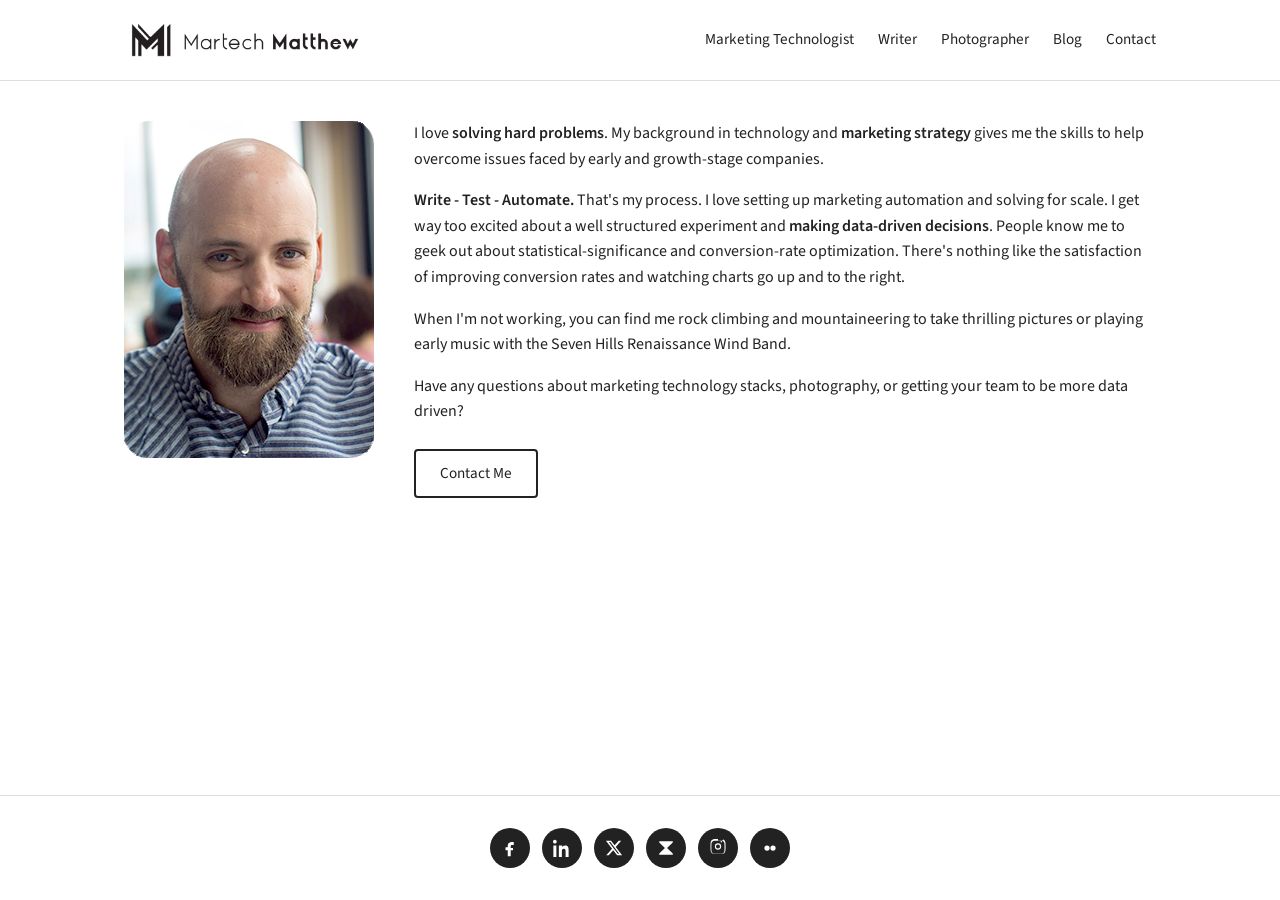
==== index.html @ ce7a3613 "Rebuild martechmatthew.com as a static GitHub Pages site. Recreates the archived Squarespace site wi" ====
<!DOCTYPE html>
<html lang="en-US">
<head>
  <meta charset="utf-8">
  <meta name="viewport" content="width=device-width, initial-scale=1">
  <title>Matthew Stein | Marketing Technologist in Boston</title>
  <meta name="description" content="I love to solve hard problems. My background in technology and marketing strategy gives me the skills to help overcome issues faced by early and growth-stage companies.">
  <meta property="og:site_name" content="Matthew Stein">
  <meta property="og:title" content="Matthew Stein | Marketing Technologist in Boston">
  <meta property="og:type" content="website">
  <meta property="og:description" content="I love to solve hard problems. My background in technology and marketing strategy gives me the skills to help overcome issues faced by early and growth-stage companies.">
  <meta property="og:image" content="/assets/images/logo.png">
  <link rel="icon" type="image/png" href="/assets/images/logo.png">
  <link rel="preconnect" href="https://fonts.googleapis.com">
  <link rel="preconnect" href="https://fonts.gstatic.com" crossorigin>
  <link href="https://fonts.googleapis.com/css2?family=Source+Sans+3:ital,wght@0,400;0,600;1,400&display=swap" rel="stylesheet">
  <link rel="stylesheet" href="/assets/css/style.css">
</head>
<body>
  <div class="site-wrapper">
    <header class="site-header">
      <div class="container site-header__inner">
        <a href="/" class="site-logo" aria-label="Matthew Stein home">
          <img src="/assets/images/logo.png" alt="Matthew Stein">
        </a>
        <button class="nav-toggle" aria-expanded="false" aria-controls="site-nav">Menu</button>
        <nav class="site-nav" id="site-nav" aria-label="Main navigation">
          <ul>
            <li><a href="/marketing-technologist/">Marketing Technologist</a></li>
            <li><a href="https://medium.com/@chefmattrock" target="_blank" rel="noopener">Writer</a></li>
            <li><a href="http://www.matthewsteinphotography.com/" target="_blank" rel="noopener">Photographer</a></li>
            <li><a href="/blog/">Blog</a></li>
            <li><a href="/contact/">Contact</a></li>
          </ul>
        </nav>
      </div>
    </header>

    <main>
      <div class="container">
        <div class="hero">
          <div class="hero__photo">
            <img src="/assets/images/headshot.png" alt="Matthew Stein" width="250" height="337">
          </div>
          <div class="hero__content">
            <p>I love <strong>solving hard problems</strong>. My background in technology and <strong>marketing strategy</strong> gives me the skills to help overcome issues faced by early and growth-stage companies.</p>
            <p><strong>Write - Test - Automate.</strong> That's my process. I love setting up marketing automation and solving for scale. I get way too excited about a well structured experiment and <strong>making data-driven decisions</strong>. People know me to geek out about statistical-significance and conversion-rate optimization. There's nothing like the satisfaction of improving conversion rates and watching charts go up and to the right.</p>
            <p>When I'm not working, you can find me rock climbing and mountaineering to take thrilling pictures or playing early music with the Seven Hills Renaissance Wind Band.</p>
            <p>Have any questions about marketing technology stacks, photography, or getting your team to be more data driven?</p>
            <a href="/contact/" class="btn">Contact Me</a>
          </div>
        </div>
      </div>
    </main>

    <footer class="site-footer">
      <div class="container">
        <ul class="social-links" aria-label="Social media">
          <li><a href="https://www.facebook.com/10154030008410417" target="_blank" rel="noopener" aria-label="Facebook"><svg viewBox="0 0 24 24" aria-hidden="true"><path d="M14 8h3V4h-3c-2.8 0-5 2.2-5 5v2H6v4h3v8h4v-8h3.1L16 12h-3V9c0-.6.4-1 1-1z"/></svg></a></li>
          <li><a href="https://www.linkedin.com/in/steinmatthew" target="_blank" rel="noopener" aria-label="LinkedIn"><svg viewBox="0 0 24 24" aria-hidden="true"><path d="M4.98 3.5C4.98 4.88 3.87 6 2.5 6S0 4.88 0 3.5 1.12 1 2.5 1s2.48 1.12 2.48 2.5zM.5 8.5h4V24h-4V8.5zM8.5 8.5h3.8v2.1h.1c.5-1 1.8-2.1 3.7-2.1 4 0 4.7 2.6 4.7 6V24h-4v-7.1c0-1.7 0-3.8-2.3-3.8s-2.7 1.8-2.7 3.7V24h-4V8.5z"/></svg></a></li>
          <li><a href="https://twitter.com/Chefmattrock" target="_blank" rel="noopener" aria-label="Twitter"><svg viewBox="0 0 24 24" aria-hidden="true"><path d="M18.244 2.25h3.308l-7.227 8.26 8.502 11.24H16.17l-5.214-6.817L4.99 21.75H1.68l7.73-8.835L1.254 2.25H8.08l4.713 6.231zm-1.161 17.52h1.833L7.084 4.126H5.117z"/></svg></a></li>
          <li><a href="https://medium.com/@chefmattrock" target="_blank" rel="noopener" aria-label="Medium"><svg viewBox="0 0 24 24" aria-hidden="true"><path d="M13.4 12L21 4.6V3H3v1.6L10.6 12 3 19.4V21h18v-1.6L13.4 12z"/></svg></a></li>
          <li><a href="https://instagram.com/chefmattrock" target="_blank" rel="noopener" aria-label="Instagram"><svg viewBox="0 0 24 24" aria-hidden="true"><path d="M12 2.2c2.7 0 3 0 4.1.1 1 0 1.6.2 2 .3.5.2.9.5 1.3.9s.7.8.9 1.3c.1.4.3 1 .3 2.1.1 1.1.1 1.4.1 4.1s0 3-.1 4.1c0 1-.2 1.6-.3 2-.2.5-.5.9-.9 1.3s-.8.7-1.3.9c-.4.1-1 .3-2.1.3-1.1.1-1.4.1-4.1.1s-3 0-4.1-.1c-1 0-1.6-.2-2-.3-.5-.2-.9-.5-1.3-.9s-.7-.8-.9-1.3c-.1-.4-.3-1-.3-2.1-.1-1.1-.1-1.4-.1-4.1s0-3 .1-4.1c0-1 .2-1.6.3-2 .2-.5.5-.9.9-1.3s.8-.7 1.3-.9c.4-.1 1-.3 2.1-.3 1.1-.1 1.4-.1 4.1-.1M12 0C9.3 0 8.9 0 7.8.1 6.7.1 6 .3 5.4.5c-.7.3-1.3.6-1.8 1.2C3 2.2 2.7 2.8 2.5 3.4 2.3 4 2.1 4.7 2.1 5.8 2 6.9 2 7.3 2 10s0 3.1.1 4.2c0 1.1.2 1.8.4 2.4.2.7.5 1.3 1.1 1.9.6.6 1.2.9 1.8 1.1.6.2 1.3.4 2.4.4 1.1.1 1.5.1 4.2.1s3.1 0 4.2-.1c1.1 0 1.8-.2 2.4-.4.7-.2 1.3-.5 1.9-1.1.6-.6.9-1.2 1.1-1.8.2-.6.4-1.3.4-2.4.1-1.1.1-1.5.1-4.2s0-3.1-.1-4.2c0-1.1-.2-1.8-.4-2.4-.2-.7-.5-1.3-1.1-1.9-.6-.6-1.2-.9-1.8-1.1C18 2.3 17.3 2.1 16.2 2.1 15.1 2 14.7 2 12 2zm0 5.8a4.2 4.2 0 100 8.4 4.2 4.2 0 000-8.4zm0 6.9a2.7 2.7 0 110-5.4 2.7 2.7 0 010 5.4zm5.4-9.2a1 1 0 11-2 0 1 1 0 012 0z"/></svg></a></li>
          <li><a href="https://www.flickr.com/people/chefmattrock/" target="_blank" rel="noopener" aria-label="Flickr"><svg viewBox="0 0 24 24" aria-hidden="true"><circle cx="8" cy="12" r="3.5"/><circle cx="16" cy="12" r="3.5"/></svg></a></li>
        </ul>
      </div>
    </footer>
  </div>
  <script src="/assets/js/nav.js"></script>
</body>
</html>
---- assets/css/style.css ----
/* Matthew Stein — martechmatthew.com */

:root {
  --color-text: #222;
  --color-text-muted: #777;
  --color-bg: #fff;
  --color-border: #ddd;
  --color-accent: #222;
  --font-body: "Source Sans 3", "Helvetica Neue", Arial, sans-serif;
  --font-heading: "Source Sans 3", "Helvetica Neue", Arial, sans-serif;
  --max-width: 1080px;
  --content-width: 680px;
  --spacing: 1.5rem;
  --header-height: 80px;
}

*,
*::before,
*::after {
  box-sizing: border-box;
}

html {
  scroll-behavior: smooth;
}

body {
  margin: 0;
  font-family: var(--font-body);
  font-size: 16px;
  line-height: 1.6;
  color: var(--color-text);
  background: var(--color-bg);
}

img {
  max-width: 100%;
  height: auto;
  display: block;
}

a {
  color: var(--color-text);
  text-decoration: underline;
  text-underline-offset: 2px;
}

a:hover {
  opacity: 0.75;
}

h1, h2, h3, h4 {
  font-family: var(--font-heading);
  font-weight: 600;
  line-height: 1.3;
  margin: 0 0 1rem;
}

h1 { font-size: 1.75rem; }
h2 { font-size: 1.35rem; }
h3 { font-size: 1.15rem; }

p {
  margin: 0 0 1rem;
}

ul, ol {
  margin: 0 0 1rem;
  padding-left: 1.5rem;
}

strong {
  font-weight: 600;
}

/* Layout */

.site-wrapper {
  min-height: 100vh;
  display: flex;
  flex-direction: column;
}

.container {
  width: 100%;
  max-width: var(--max-width);
  margin: 0 auto;
  padding: 0 var(--spacing);
}

.container--narrow {
  max-width: var(--content-width);
}

main {
  flex: 1;
  padding: 2.5rem 0 4rem;
}

/* Header */

.site-header {
  border-bottom: 1px solid var(--color-border);
  background: var(--color-bg);
  position: sticky;
  top: 0;
  z-index: 100;
}

.site-header__inner {
  display: flex;
  align-items: center;
  justify-content: space-between;
  min-height: var(--header-height);
  gap: 1rem;
}

.site-logo img {
  height: 48px;
  width: auto;
}

.site-nav {
  display: flex;
  align-items: center;
  gap: 0.25rem;
}

.site-nav ul {
  display: flex;
  list-style: none;
  margin: 0;
  padding: 0;
  gap: 0.25rem 1.5rem;
  flex-wrap: wrap;
  justify-content: flex-end;
}

.site-nav a {
  text-decoration: none;
  font-size: 0.95rem;
  font-weight: 400;
  white-space: nowrap;
}

.site-nav a:hover,
.site-nav a[aria-current="page"] {
  opacity: 1;
  text-decoration: underline;
}

.nav-toggle {
  display: none;
  background: none;
  border: 1px solid var(--color-border);
  border-radius: 4px;
  padding: 0.5rem 0.75rem;
  cursor: pointer;
  font-family: inherit;
  font-size: 0.9rem;
}

/* Buttons */

.btn {
  display: inline-block;
  padding: 0.65rem 1.5rem;
  font-family: inherit;
  font-size: 0.95rem;
  font-weight: 400;
  text-decoration: none;
  border: 2px solid var(--color-accent);
  border-radius: 4px;
  background: transparent;
  color: var(--color-accent);
  cursor: pointer;
  transition: background 0.15s, color 0.15s;
}

.btn:hover {
  background: var(--color-accent);
  color: var(--color-bg);
  opacity: 1;
}

.btn--center {
  display: table;
  margin: 1.5rem auto 0;
}

/* Homepage */

.hero {
  display: grid;
  grid-template-columns: 250px 1fr;
  gap: 2.5rem;
  align-items: start;
}

.hero__photo img {
  width: 100%;
  border-radius: 2px;
}

.hero__content .btn {
  margin-top: 0.5rem;
}

/* Marketing page */

.page-banner {
  margin-bottom: 2rem;
}

.page-banner img {
  width: 100%;
  max-width: 632px;
  margin: 0 auto;
}

.services-grid {
  display: grid;
  grid-template-columns: repeat(3, 1fr);
  gap: 2rem;
  margin-top: 2rem;
}

.service-card {
  text-align: center;
}

.service-card h2 {
  text-align: center;
  margin-bottom: 1rem;
}

.service-card p,
.service-card ul {
  text-align: left;
}

.divider {
  border: none;
  border-top: 1px solid var(--color-border);
  margin: 2rem 0;
}

/* Blog */

.blog-list {
  list-style: none;
  padding: 0;
  margin: 0;
}

.blog-list__item {
  margin-bottom: 3rem;
  padding-bottom: 3rem;
  border-bottom: 1px solid var(--color-border);
}

.blog-list__item:last-child {
  border-bottom: none;
  margin-bottom: 0;
  padding-bottom: 0;
}

.blog-list__image {
  margin-bottom: 1.25rem;
}

.blog-list__image img {
  width: 100%;
  max-height: 320px;
  object-fit: cover;
  border-radius: 2px;
}

.blog-list__title {
  font-size: 1.75rem;
  margin-bottom: 0.5rem;
}

.blog-list__title a {
  text-decoration: none;
}

.blog-list__title a:hover {
  text-decoration: underline;
}

.blog-meta {
  font-size: 0.9rem;
  color: var(--color-text-muted);
  margin-bottom: 1rem;
}

.blog-meta a {
  color: var(--color-text-muted);
}

.blog-tags {
  font-size: 0.85rem;
  color: var(--color-text-muted);
  margin-top: 1.5rem;
}

.blog-tags a {
  color: var(--color-text-muted);
}

.blog-post__header-image {
  margin-bottom: 1.5rem;
}

.blog-post__header-image img {
  width: 100%;
  max-height: 400px;
  object-fit: cover;
  border-radius: 2px;
}

.blog-post h2 {
  margin-top: 2rem;
}

/* Contact */

.contact-info {
  margin-bottom: 2rem;
}

.contact-info p {
  margin-bottom: 0.5rem;
}

.form-placeholder {
  border: 2px dashed var(--color-border);
  border-radius: 4px;
  padding: 3rem 2rem;
  text-align: center;
  color: var(--color-text-muted);
  background: #fafafa;
}

.form-placeholder__note {
  font-size: 0.9rem;
  margin-top: 0.5rem;
}

/* Footer */

.site-footer {
  border-top: 1px solid var(--color-border);
  padding: 2rem 0;
  text-align: center;
}

.social-links {
  display: flex;
  justify-content: center;
  gap: 0.75rem;
  list-style: none;
  margin: 0;
  padding: 0;
}

.social-links a {
  display: flex;
  align-items: center;
  justify-content: center;
  width: 40px;
  height: 40px;
  border-radius: 50%;
  background: var(--color-text);
  color: var(--color-bg);
  text-decoration: none;
  transition: opacity 0.15s;
}

.social-links a:hover {
  opacity: 0.7;
}

.social-links svg {
  width: 18px;
  height: 18px;
  fill: currentColor;
}

/* Responsive */

@media (max-width: 900px) {
  .services-grid {
    grid-template-columns: 1fr;
    gap: 2.5rem;
  }

  .service-card {
    max-width: 540px;
    margin: 0 auto;
  }
}

@media (max-width: 768px) {
  .nav-toggle {
    display: block;
  }

  .site-nav {
    position: absolute;
    top: var(--header-height);
    left: 0;
    right: 0;
    background: var(--color-bg);
    border-bottom: 1px solid var(--color-border);
    display: none;
    padding: 1rem var(--spacing);
  }

  .site-nav.is-open {
    display: block;
  }

  .site-nav ul {
    flex-direction: column;
    gap: 0;
  }

  .site-nav li {
    border-bottom: 1px solid var(--color-border);
  }

  .site-nav li:last-child {
    border-bottom: none;
  }

  .site-nav a {
    display: block;
    padding: 0.75rem 0;
  }

  .site-header {
    position: relative;
  }

  .hero {
    grid-template-columns: 1fr;
    gap: 1.5rem;
  }

  .hero__photo {
    max-width: 250px;
    margin: 0 auto;
  }

  h1 { font-size: 1.5rem; }
  .blog-list__title { font-size: 1.4rem; }
}

@media (max-width: 480px) {
  :root {
    --spacing: 1rem;
  }

  main {
    padding: 1.5rem 0 3rem;
  }

  .site-logo img {
    height: 36px;
  }
}
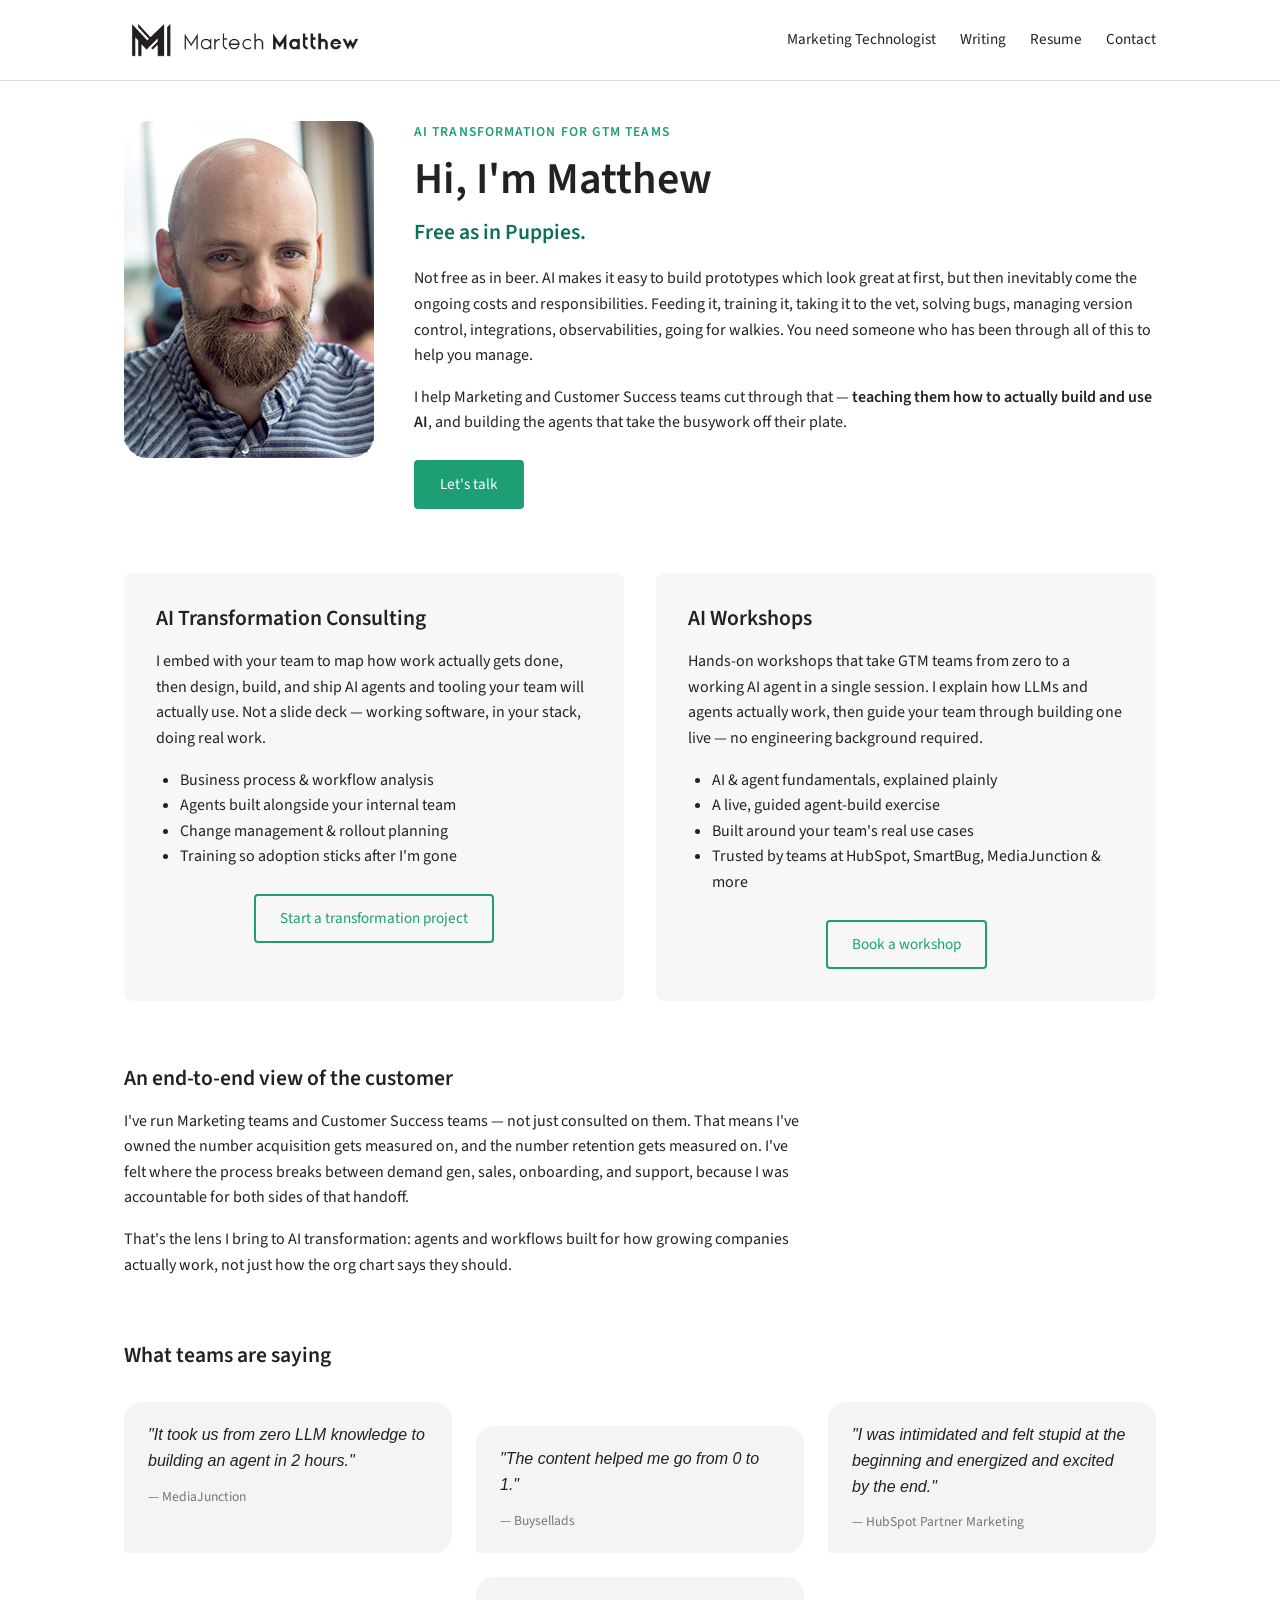
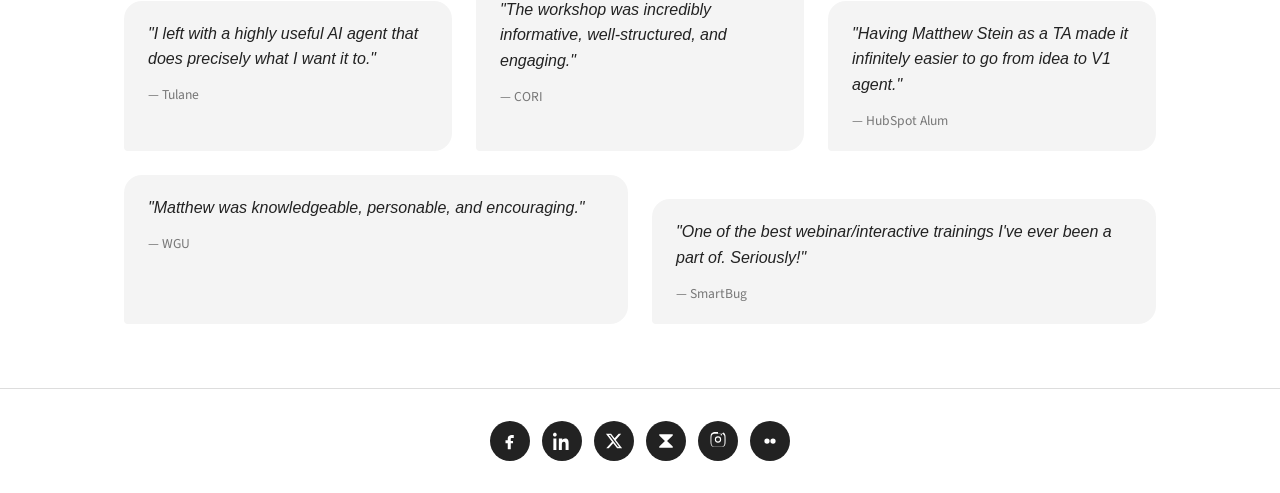
==== commit 0eb65a13: "Add hero intro and brand colors, bring resume in-repo Introduces the homepage with an eyebrow + "Hi," ====
--- a/index.html
+++ b/index.html
@@ -3,12 +3,12 @@
 <head>
   <meta charset="utf-8">
   <meta name="viewport" content="width=device-width, initial-scale=1">
-  <title>Matthew Stein | Marketing Technologist in Boston</title>
-  <meta name="description" content="I love to solve hard problems. My background in technology and marketing strategy gives me the skills to help overcome issues faced by early and growth-stage companies.">
+  <title>Matthew Stein | Free as in Puppies — AI Transformation for GTM Teams</title>
+  <meta name="description" content="AI prototypes are free as in puppies, not free as in beer. I help Marketing and Customer Success teams manage the ongoing care and feeding — training, bugs, integrations, and more.">
   <meta property="og:site_name" content="Matthew Stein">
-  <meta property="og:title" content="Matthew Stein | Marketing Technologist in Boston">
+  <meta property="og:title" content="Matthew Stein | Free as in Puppies — AI Transformation for GTM Teams">
   <meta property="og:type" content="website">
-  <meta property="og:description" content="I love to solve hard problems. My background in technology and marketing strategy gives me the skills to help overcome issues faced by early and growth-stage companies.">
+  <meta property="og:description" content="AI prototypes are free as in puppies, not free as in beer. I help Marketing and Customer Success teams manage the ongoing care and feeding — training, bugs, integrations, and more.">
   <meta property="og:image" content="/assets/images/logo.png">
   <link rel="icon" type="image/png" href="/assets/images/logo.png">
   <link rel="preconnect" href="https://fonts.googleapis.com">
@@ -27,9 +27,8 @@
         <nav class="site-nav" id="site-nav" aria-label="Main navigation">
           <ul>
             <li><a href="/marketing-technologist/">Marketing Technologist</a></li>
-            <li><a href="https://medium.com/@chefmattrock" target="_blank" rel="noopener">Writer</a></li>
-            <li><a href="http://www.matthewsteinphotography.com/" target="_blank" rel="noopener">Photographer</a></li>
-            <li><a href="/blog/">Blog</a></li>
+            <li><a href="/blog/">Writing</a></li>
+            <li><a href="/resume/">Resume</a></li>
             <li><a href="/contact/">Contact</a></li>
           </ul>
         </nav>
@@ -43,13 +42,86 @@
             <img src="/assets/images/headshot.png" alt="Matthew Stein" width="250" height="337">
           </div>
           <div class="hero__content">
-            <p>I love <strong>solving hard problems</strong>. My background in technology and <strong>marketing strategy</strong> gives me the skills to help overcome issues faced by early and growth-stage companies.</p>
-            <p><strong>Write - Test - Automate.</strong> That's my process. I love setting up marketing automation and solving for scale. I get way too excited about a well structured experiment and <strong>making data-driven decisions</strong>. People know me to geek out about statistical-significance and conversion-rate optimization. There's nothing like the satisfaction of improving conversion rates and watching charts go up and to the right.</p>
-            <p>When I'm not working, you can find me rock climbing and mountaineering to take thrilling pictures or playing early music with the Seven Hills Renaissance Wind Band.</p>
-            <p>Have any questions about marketing technology stacks, photography, or getting your team to be more data driven?</p>
-            <a href="/contact/" class="btn">Contact Me</a>
+            <p class="hero__eyebrow">AI Transformation for GTM teams</p>
+            <h1 class="hero__title">Hi, I'm Matthew</h1>
+            <p class="hero__tagline">Free as in Puppies.</p>
+            <p>Not free as in beer. AI makes it easy to build prototypes which look great at first, but then inevitably come the ongoing costs and responsibilities. Feeding it, training it, taking it to the vet, solving bugs, managing version control, integrations, observabilities, going for walkies. You need someone who has been through all of this to help you manage.</p>
+            <p>I help Marketing and Customer Success teams cut through that — <strong>teaching them how to actually build and use AI</strong>, and building the agents that take the busywork off their plate.</p>
+            <a href="/contact/" class="btn btn--solid">Let's talk</a>
           </div>
         </div>
+
+        <section class="homepage-section">
+          <div class="offerings-grid">
+            <div class="offering-card">
+              <h2>AI Transformation Consulting</h2>
+              <p>I embed with your team to map how work actually gets done, then design, build, and ship AI agents and tooling your team will actually use. Not a slide deck — working software, in your stack, doing real work.</p>
+              <ul>
+                <li>Business process &amp; workflow analysis</li>
+                <li>Agents built alongside your internal team</li>
+                <li>Change management &amp; rollout planning</li>
+                <li>Training so adoption sticks after I'm gone</li>
+              </ul>
+              <a href="/contact/" class="btn btn--center">Start a transformation project</a>
+            </div>
+
+            <div class="offering-card">
+              <h2>AI Workshops</h2>
+              <p>Hands-on workshops that take GTM teams from zero to a working AI agent in a single session. I explain how LLMs and agents actually work, then guide your team through building one live — no engineering background required.</p>
+              <ul>
+                <li>AI &amp; agent fundamentals, explained plainly</li>
+                <li>A live, guided agent-build exercise</li>
+                <li>Built around your team's real use cases</li>
+                <li>Trusted by teams at HubSpot, SmartBug, MediaJunction &amp; more</li>
+              </ul>
+              <a href="/contact/" class="btn btn--center">Book a workshop</a>
+            </div>
+          </div>
+        </section>
+
+        <section class="homepage-section container--narrow">
+          <h2>An end-to-end view of the customer</h2>
+          <p>I've run Marketing teams and Customer Success teams — not just consulted on them. That means I've owned the number acquisition gets measured on, and the number retention gets measured on. I've felt where the process breaks between demand gen, sales, onboarding, and support, because I was accountable for both sides of that handoff.</p>
+          <p>That's the lens I bring to AI transformation: agents and workflows built for how growing companies actually work, not just how the org chart says they should.</p>
+        </section>
+
+        <section class="homepage-section">
+          <h2>What teams are saying</h2>
+          <div class="quote-bubbles">
+            <div class="quote-bubble">
+              <p>"It took us from zero LLM knowledge to building an agent in 2 hours."</p>
+              <cite>— MediaJunction</cite>
+            </div>
+            <div class="quote-bubble">
+              <p>"The content helped me go from 0 to 1."</p>
+              <cite>— Buysellads</cite>
+            </div>
+            <div class="quote-bubble">
+              <p>"I was intimidated and felt stupid at the beginning and energized and excited by the end."</p>
+              <cite>— HubSpot Partner Marketing</cite>
+            </div>
+            <div class="quote-bubble">
+              <p>"I left with a highly useful AI agent that does precisely what I want it to."</p>
+              <cite>— Tulane</cite>
+            </div>
+            <div class="quote-bubble">
+              <p>"The workshop was incredibly informative, well-structured, and engaging."</p>
+              <cite>— CORI</cite>
+            </div>
+            <div class="quote-bubble">
+              <p>"Having Matthew Stein as a TA made it infinitely easier to go from idea to V1 agent."</p>
+              <cite>— HubSpot Alum</cite>
+            </div>
+            <div class="quote-bubble">
+              <p>"Matthew was knowledgeable, personable, and encouraging."</p>
+              <cite>— WGU</cite>
+            </div>
+            <div class="quote-bubble">
+              <p>"One of the best webinar/interactive trainings I've ever been a part of. Seriously!"</p>
+              <cite>— SmartBug</cite>
+            </div>
+          </div>
+        </section>
       </div>
     </main>
 
--- a/assets/css/style.css
+++ b/assets/css/style.css
@@ -5,7 +5,8 @@
   --color-text-muted: #777;
   --color-bg: #fff;
   --color-border: #ddd;
-  --color-accent: #222;
+  --color-primary: #1d9e75;
+  --color-accent: #0f6e56;
   --font-body: "Source Sans 3", "Helvetica Neue", Arial, sans-serif;
   --font-heading: "Source Sans 3", "Helvetica Neue", Arial, sans-serif;
   --max-width: 1080px;
@@ -147,6 +148,10 @@
 .site-nav a[aria-current="page"] {
   opacity: 1;
   text-decoration: underline;
+}
+
+.site-nav a[aria-current="page"] {
+  color: var(--color-primary);
 }
 
 .nav-toggle {
@@ -169,10 +174,10 @@
   font-size: 0.95rem;
   font-weight: 400;
   text-decoration: none;
-  border: 2px solid var(--color-accent);
+  border: 2px solid var(--color-primary);
   border-radius: 4px;
   background: transparent;
-  color: var(--color-accent);
+  color: var(--color-primary);
   cursor: pointer;
   transition: background 0.15s, color 0.15s;
 }
@@ -186,6 +191,17 @@
 .btn--center {
   display: table;
   margin: 1.5rem auto 0;
+}
+
+.btn--solid {
+  background: var(--color-primary);
+  color: var(--color-bg);
+}
+
+.btn--solid:hover {
+  background: var(--color-accent);
+  border-color: var(--color-accent);
+  color: var(--color-bg);
 }
 
 /* Homepage */
@@ -202,8 +218,118 @@
   border-radius: 2px;
 }
 
+.hero__eyebrow {
+  margin: 0 0 0.5rem;
+  font-size: 0.85rem;
+  font-weight: 600;
+  letter-spacing: 0.08em;
+  text-transform: uppercase;
+  color: var(--color-primary);
+}
+
+.hero__title {
+  font-size: 2.75rem;
+  margin-bottom: 0.5rem;
+}
+
+.hero__tagline {
+  font-size: 1.35rem;
+  font-weight: 600;
+  color: var(--color-accent);
+}
+
 .hero__content .btn {
   margin-top: 0.5rem;
+}
+
+.homepage-section {
+  margin-top: 4rem;
+}
+
+.homepage-section h2 {
+  margin-bottom: 1rem;
+}
+
+.offerings-grid {
+  display: grid;
+  grid-template-columns: repeat(2, 1fr);
+  gap: 2rem;
+}
+
+.offering-card {
+  background: #f7f7f7;
+  border-radius: 8px;
+  padding: 2rem;
+}
+
+.offering-card h2 {
+  margin-bottom: 1rem;
+}
+
+.offering-card .btn--center {
+  margin-top: 1.5rem;
+}
+
+/* Social proof */
+
+.quote-bubbles {
+  display: flex;
+  flex-wrap: wrap;
+  gap: 1.5rem;
+  margin-top: 2rem;
+}
+
+.quote-bubble {
+  flex: 1 1 260px;
+  background: #f4f4f4;
+  border-radius: 18px;
+  border-bottom-left-radius: 4px;
+  padding: 1.25rem 1.5rem;
+  opacity: 0;
+  animation: rise-in 0.5s ease-out forwards;
+}
+
+.quote-bubble:nth-child(2n) {
+  margin-top: 1.5rem;
+}
+
+.quote-bubble:nth-child(1) { animation-delay: 0s; }
+.quote-bubble:nth-child(2) { animation-delay: 0.1s; }
+.quote-bubble:nth-child(3) { animation-delay: 0.2s; }
+.quote-bubble:nth-child(4) { animation-delay: 0.3s; }
+.quote-bubble:nth-child(5) { animation-delay: 0.4s; }
+.quote-bubble:nth-child(6) { animation-delay: 0.5s; }
+.quote-bubble:nth-child(7) { animation-delay: 0.6s; }
+.quote-bubble:nth-child(8) { animation-delay: 0.7s; }
+
+.quote-bubble p {
+  margin: 0 0 0.75rem;
+  font-style: italic;
+}
+
+.quote-bubble cite {
+  display: block;
+  font-style: normal;
+  font-size: 0.85rem;
+  color: var(--color-text-muted);
+}
+
+@keyframes rise-in {
+  from {
+    opacity: 0;
+    transform: translateY(16px);
+  }
+  to {
+    opacity: 1;
+    transform: translateY(0);
+  }
+}
+
+@media (prefers-reduced-motion: reduce) {
+  .quote-bubble {
+    animation: none;
+    opacity: 1;
+  }
 }
 
 /* Marketing page */
@@ -324,6 +450,58 @@
   margin-top: 2rem;
 }
 
+/* Resume */
+
+.resume-header {
+  margin-bottom: 1rem;
+}
+
+.resume-header__contact {
+  color: var(--color-text-muted);
+}
+
+.resume-entry {
+  margin-bottom: 2.5rem;
+}
+
+.resume-entry:last-child {
+  margin-bottom: 0;
+}
+
+.resume-entry__header {
+  display: flex;
+  flex-wrap: wrap;
+  align-items: baseline;
+  justify-content: space-between;
+  gap: 0.5rem 1rem;
+}
+
+.resume-entry__header h3 {
+  margin-bottom: 0.5rem;
+}
+
+.resume-entry__dates {
+  font-size: 0.9rem;
+  color: var(--color-text-muted);
+  white-space: nowrap;
+}
+
+.resume-entry blockquote {
+  margin: 1rem 0;
+  padding: 1rem 1.5rem;
+  border-left: 3px solid var(--color-primary);
+  color: var(--color-text-muted);
+  font-style: italic;
+}
+
+.resume-entry blockquote p {
+  margin: 0 0 1rem;
+}
+
+.resume-entry blockquote p:last-child {
+  margin-bottom: 0;
+}
+
 /* Contact */
 
 .contact-info {
@@ -334,18 +512,8 @@
   margin-bottom: 0.5rem;
 }
 
-.form-placeholder {
-  border: 2px dashed var(--color-border);
-  border-radius: 4px;
-  padding: 3rem 2rem;
-  text-align: center;
-  color: var(--color-text-muted);
-  background: #fafafa;
-}
-
-.form-placeholder__note {
-  font-size: 0.9rem;
-  margin-top: 0.5rem;
+.contact-form {
+  margin-top: 1rem;
 }
 
 /* Footer */
@@ -400,6 +568,15 @@
     max-width: 540px;
     margin: 0 auto;
   }
+
+  .offerings-grid {
+    grid-template-columns: 1fr;
+    gap: 2rem;
+  }
+
+  .quote-bubble:nth-child(2n) {
+    margin-top: 0;
+  }
 }
 
 @media (max-width: 768px) {
@@ -455,6 +632,7 @@
   }
 
   h1 { font-size: 1.5rem; }
+  .hero__title { font-size: 2rem; }
   .blog-list__title { font-size: 1.4rem; }
 }
 
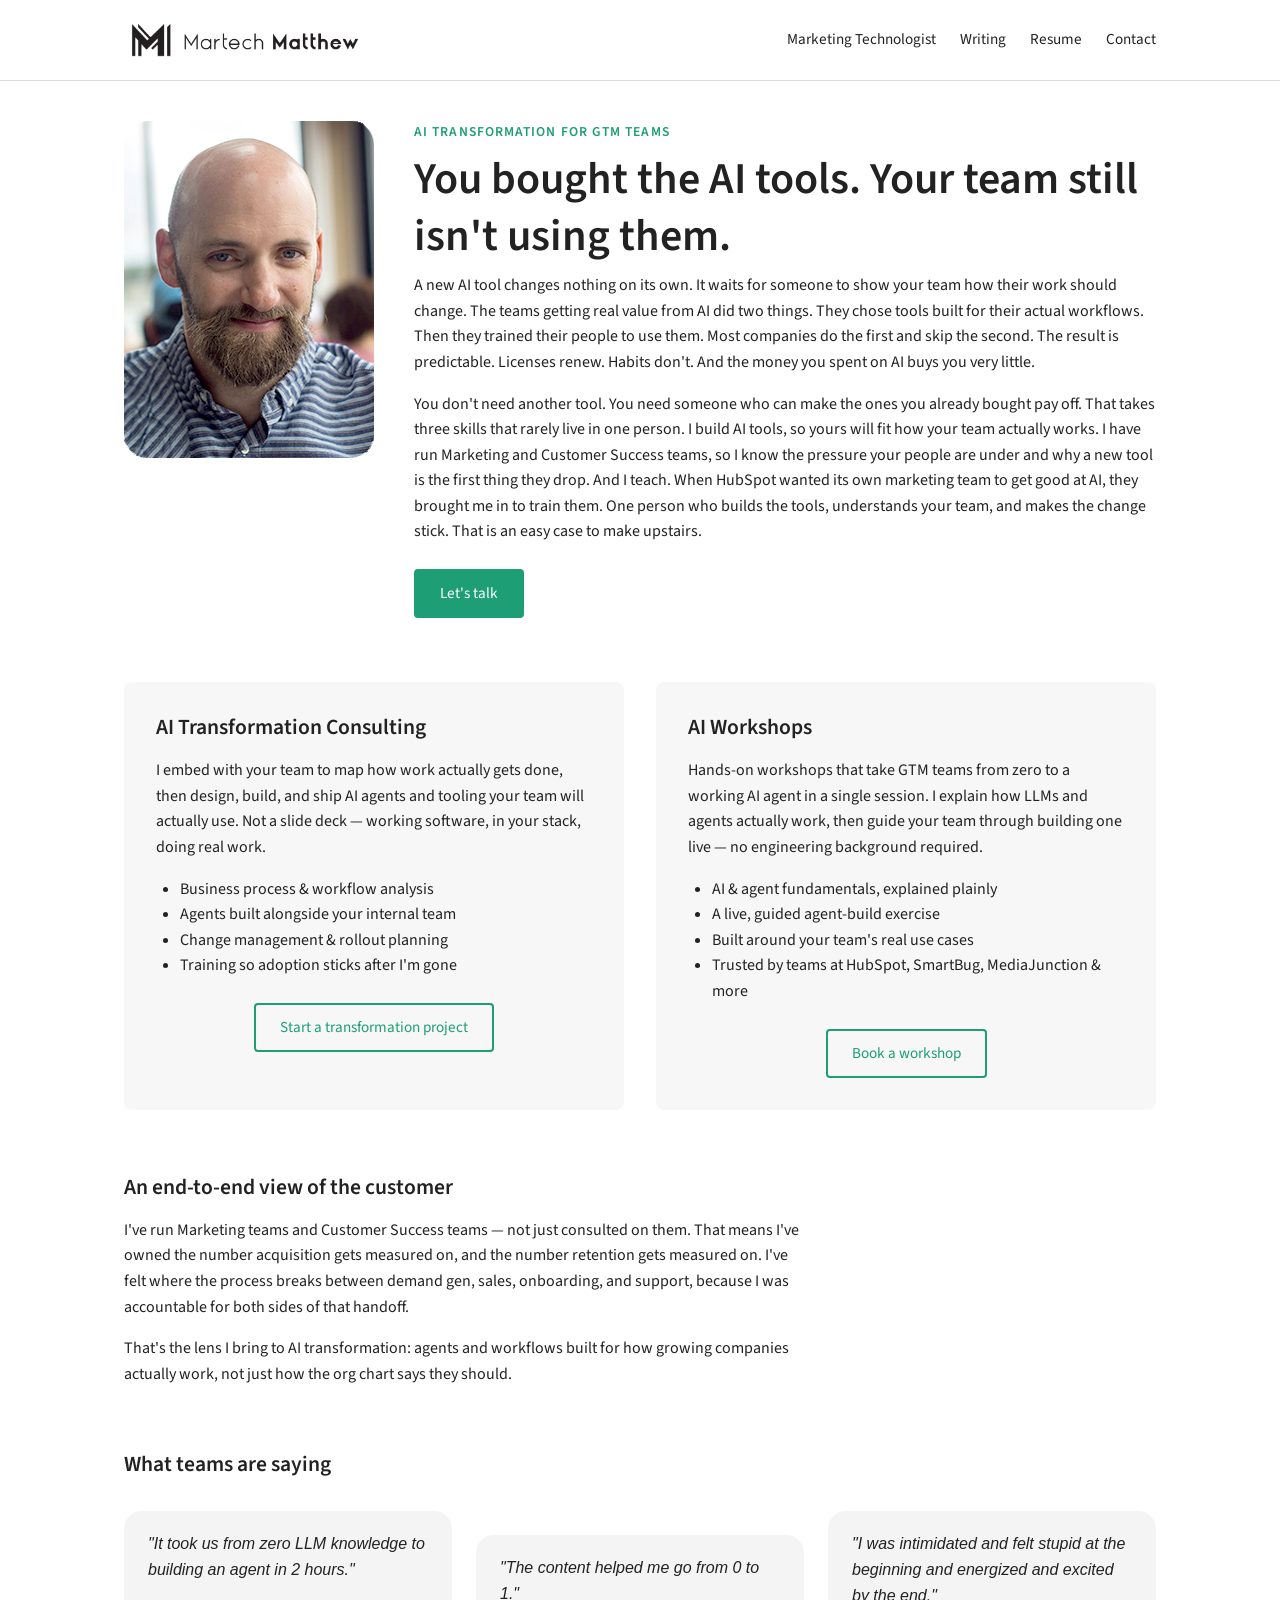
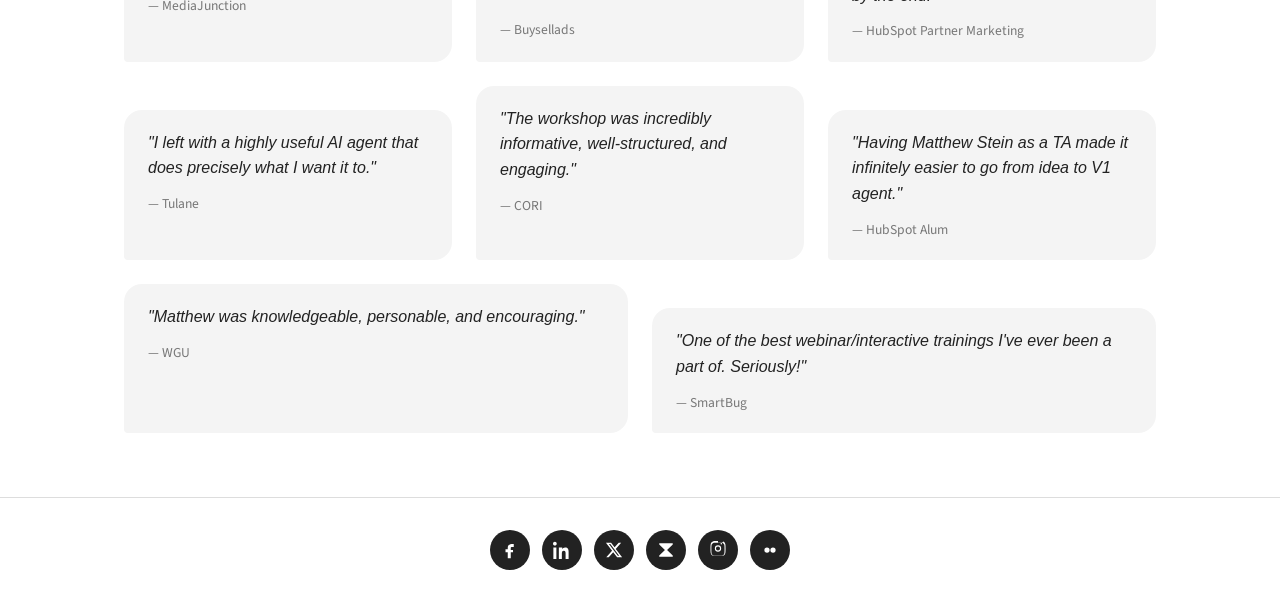
==== commit e94547b6: "Update homepage hero with new positioning copy. Replace "Free as in Puppies" framing with copy focus" ====
--- a/index.html
+++ b/index.html
@@ -3,12 +3,12 @@
 <head>
   <meta charset="utf-8">
   <meta name="viewport" content="width=device-width, initial-scale=1">
-  <title>Matthew Stein | Free as in Puppies — AI Transformation for GTM Teams</title>
-  <meta name="description" content="AI prototypes are free as in puppies, not free as in beer. I help Marketing and Customer Success teams manage the ongoing care and feeding — training, bugs, integrations, and more.">
+  <title>Matthew Stein | AI Transformation for GTM Teams</title>
+  <meta name="description" content="You bought the AI tools. Your team isn't using them. I help GTM teams get real value from AI with tools built for their workflows and training that makes the change stick.">
   <meta property="og:site_name" content="Matthew Stein">
-  <meta property="og:title" content="Matthew Stein | Free as in Puppies — AI Transformation for GTM Teams">
+  <meta property="og:title" content="Matthew Stein | AI Transformation for GTM Teams">
   <meta property="og:type" content="website">
-  <meta property="og:description" content="AI prototypes are free as in puppies, not free as in beer. I help Marketing and Customer Success teams manage the ongoing care and feeding — training, bugs, integrations, and more.">
+  <meta property="og:description" content="You bought the AI tools. Your team isn't using them. I help GTM teams get real value from AI with tools built for their workflows and training that makes the change stick.">
   <meta property="og:image" content="/assets/images/logo.png">
   <link rel="icon" type="image/png" href="/assets/images/logo.png">
   <link rel="preconnect" href="https://fonts.googleapis.com">
@@ -28,7 +28,7 @@
           <ul>
             <li><a href="/marketing-technologist/">Marketing Technologist</a></li>
             <li><a href="/blog/">Writing</a></li>
-            <li><a href="/resume/">Resume</a></li>
+            <li><a href="http://www.matthewsteinphotography.com/resume" target="_blank" rel="noopener">Resume</a></li>
             <li><a href="/contact/">Contact</a></li>
           </ul>
         </nav>
@@ -43,10 +43,10 @@
           </div>
           <div class="hero__content">
             <p class="hero__eyebrow">AI Transformation for GTM teams</p>
-            <h1 class="hero__title">Hi, I'm Matthew</h1>
-            <p class="hero__tagline">Free as in Puppies.</p>
-            <p>Not free as in beer. AI makes it easy to build prototypes which look great at first, but then inevitably come the ongoing costs and responsibilities. Feeding it, training it, taking it to the vet, solving bugs, managing version control, integrations, observabilities, going for walkies. You need someone who has been through all of this to help you manage.</p>
-            <p>I help Marketing and Customer Success teams cut through that — <strong>teaching them how to actually build and use AI</strong>, and building the agents that take the busywork off their plate.</p>
+            <h1 class="hero__title">You bought the AI tools. Your team still isn't using them.</h1>
+            <!-- Alternate H1 for later A/B testing: "You're paying for AI seats. Your team is standing around." -->
+            <p>A new AI tool changes nothing on its own. It waits for someone to show your team how their work should change. The teams getting real value from AI did two things. They chose tools built for their actual workflows. Then they trained their people to use them. Most companies do the first and skip the second. The result is predictable. Licenses renew. Habits don't. And the money you spent on AI buys you very little.</p>
+            <p>You don't need another tool. You need someone who can make the ones you already bought pay off. That takes three skills that rarely live in one person. I build AI tools, so yours will fit how your team actually works. I have run Marketing and Customer Success teams, so I know the pressure your people are under and why a new tool is the first thing they drop. And I teach. When HubSpot wanted its own marketing team to get good at AI, they brought me in to train them. One person who builds the tools, understands your team, and makes the change stick. That is an easy case to make upstairs.</p>
             <a href="/contact/" class="btn btn--solid">Let's talk</a>
           </div>
         </div>
--- a/assets/css/style.css
+++ b/assets/css/style.css
@@ -450,58 +450,6 @@
   margin-top: 2rem;
 }
 
-/* Resume */
-
-.resume-header {
-  margin-bottom: 1rem;
-}
-
-.resume-header__contact {
-  color: var(--color-text-muted);
-}
-
-.resume-entry {
-  margin-bottom: 2.5rem;
-}
-
-.resume-entry:last-child {
-  margin-bottom: 0;
-}
-
-.resume-entry__header {
-  display: flex;
-  flex-wrap: wrap;
-  align-items: baseline;
-  justify-content: space-between;
-  gap: 0.5rem 1rem;
-}
-
-.resume-entry__header h3 {
-  margin-bottom: 0.5rem;
-}
-
-.resume-entry__dates {
-  font-size: 0.9rem;
-  color: var(--color-text-muted);
-  white-space: nowrap;
-}
-
-.resume-entry blockquote {
-  margin: 1rem 0;
-  padding: 1rem 1.5rem;
-  border-left: 3px solid var(--color-primary);
-  color: var(--color-text-muted);
-  font-style: italic;
-}
-
-.resume-entry blockquote p {
-  margin: 0 0 1rem;
-}
-
-.resume-entry blockquote p:last-child {
-  margin-bottom: 0;
-}
-
 /* Contact */
 
 .contact-info {
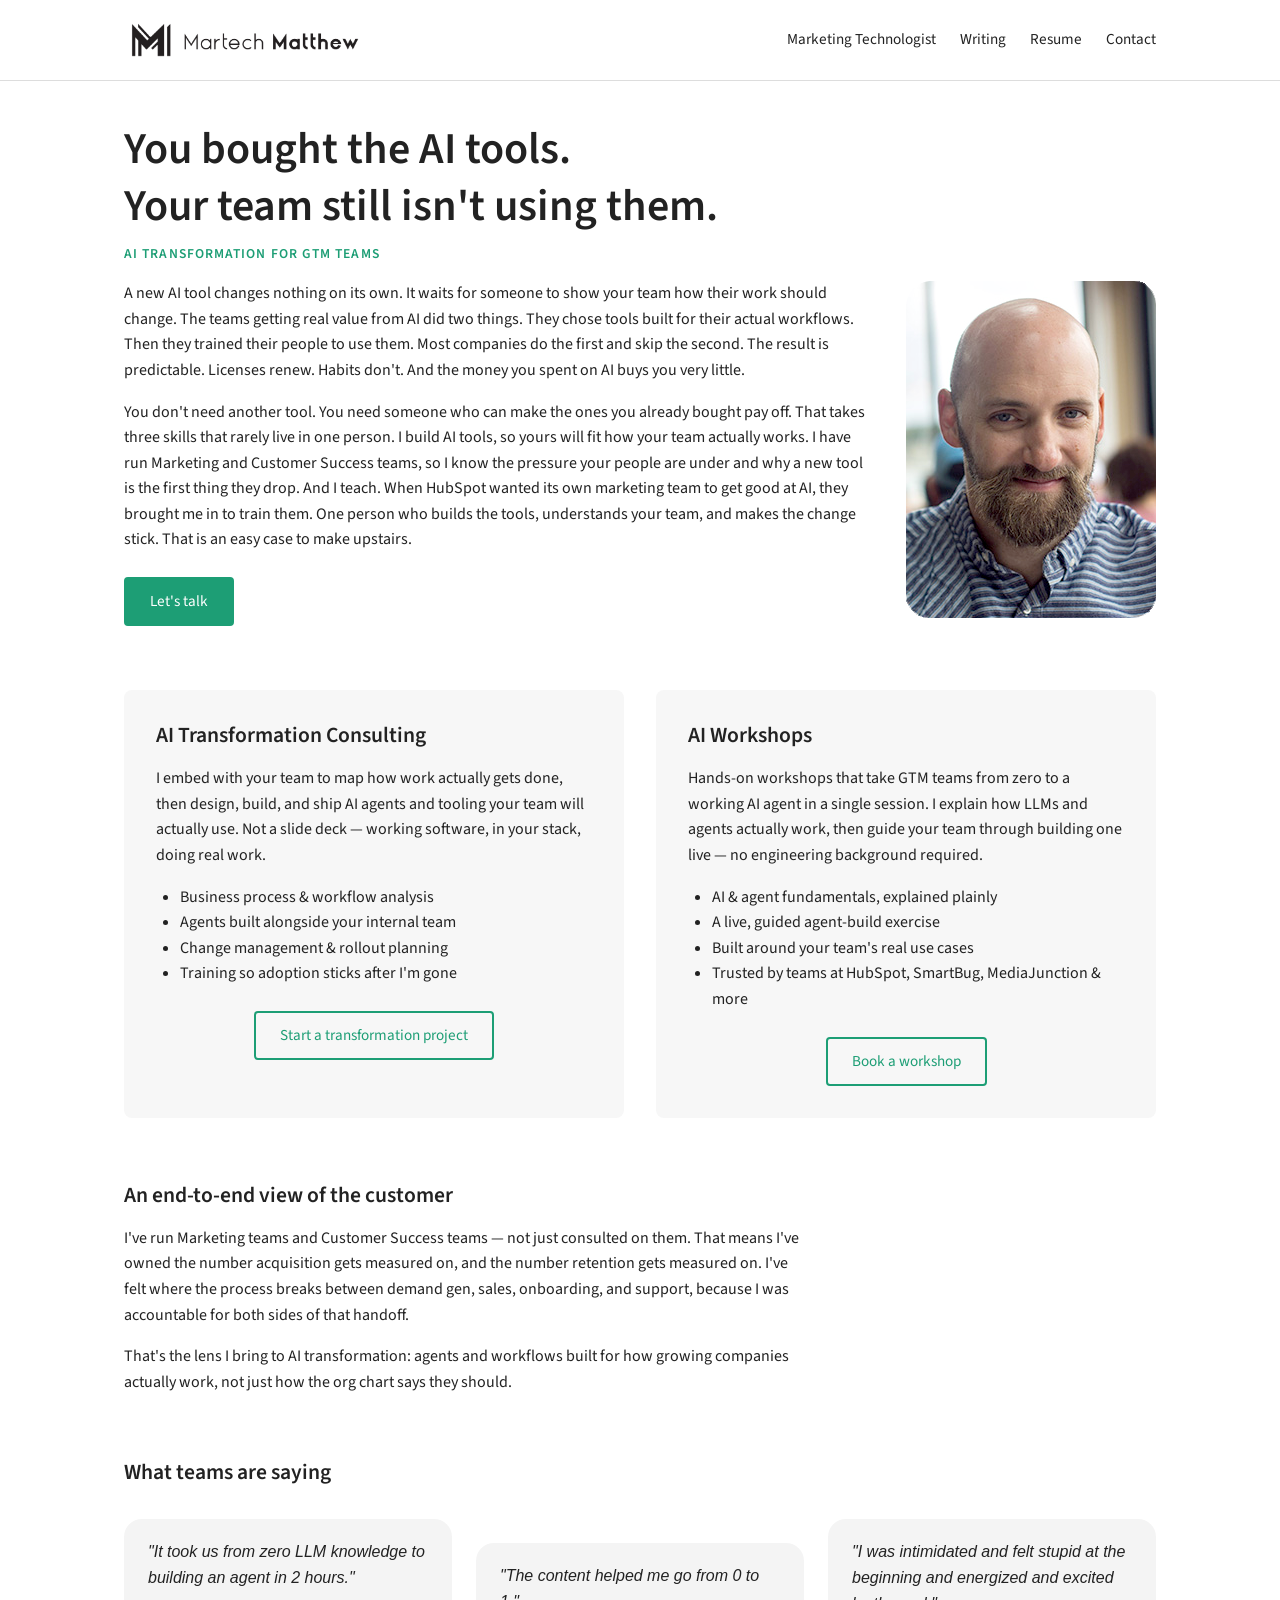
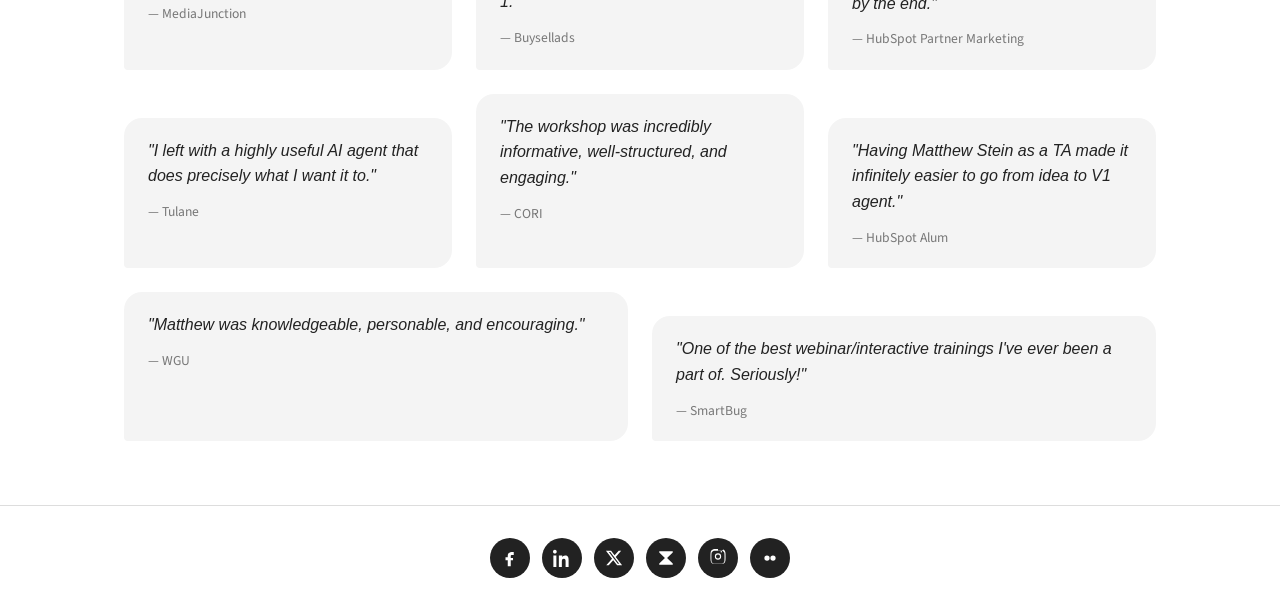
==== commit 5501d719: "Rework homepage hero layout. Move the eyebrow below the H1, split the H1 across two sentence lines, " ====
--- a/index.html
+++ b/index.html
@@ -38,16 +38,14 @@
     <main>
       <div class="container">
         <div class="hero">
+          <h1 class="hero__title">You bought the AI tools.<br>Your team still isn't using them.</h1>
+          <!-- Alternate H1 for later A/B testing: "You're paying for AI seats.<br>Your team is standing around." -->
+          <p class="hero__eyebrow">AI Transformation for GTM teams</p>
+          <p class="hero__p1">A new AI tool changes nothing on its own. It waits for someone to show your team how their work should change. The teams getting real value from AI did two things. They chose tools built for their actual workflows. Then they trained their people to use them. Most companies do the first and skip the second. The result is predictable. Licenses renew. Habits don't. And the money you spent on AI buys you very little.</p>
+          <p class="hero__p2">You don't need another tool. You need someone who can make the ones you already bought pay off. That takes three skills that rarely live in one person. I build AI tools, so yours will fit how your team actually works. I have run Marketing and Customer Success teams, so I know the pressure your people are under and why a new tool is the first thing they drop. And I teach. When HubSpot wanted its own marketing team to get good at AI, they brought me in to train them. One person who builds the tools, understands your team, and makes the change stick. That is an easy case to make upstairs.</p>
+          <a href="/contact/" class="btn btn--solid hero__cta">Let's talk</a>
           <div class="hero__photo">
             <img src="/assets/images/headshot.png" alt="Matthew Stein" width="250" height="337">
-          </div>
-          <div class="hero__content">
-            <p class="hero__eyebrow">AI Transformation for GTM teams</p>
-            <h1 class="hero__title">You bought the AI tools. Your team still isn't using them.</h1>
-            <!-- Alternate H1 for later A/B testing: "You're paying for AI seats. Your team is standing around." -->
-            <p>A new AI tool changes nothing on its own. It waits for someone to show your team how their work should change. The teams getting real value from AI did two things. They chose tools built for their actual workflows. Then they trained their people to use them. Most companies do the first and skip the second. The result is predictable. Licenses renew. Habits don't. And the money you spent on AI buys you very little.</p>
-            <p>You don't need another tool. You need someone who can make the ones you already bought pay off. That takes three skills that rarely live in one person. I build AI tools, so yours will fit how your team actually works. I have run Marketing and Customer Success teams, so I know the pressure your people are under and why a new tool is the first thing they drop. And I teach. When HubSpot wanted its own marketing team to get good at AI, they brought me in to train them. One person who builds the tools, understands your team, and makes the change stick. That is an easy case to make upstairs.</p>
-            <a href="/contact/" class="btn btn--solid">Let's talk</a>
           </div>
         </div>
 
--- a/assets/css/style.css
+++ b/assets/css/style.css
@@ -208,10 +208,23 @@
 
 .hero {
   display: grid;
-  grid-template-columns: 250px 1fr;
-  gap: 2.5rem;
-  align-items: start;
-}
+  grid-template-columns: 1fr 250px;
+  column-gap: 2.5rem;
+  grid-template-areas:
+    "title   ."
+    "eyebrow ."
+    "p1      photo"
+    "p2      photo"
+    "cta     photo";
+  text-align: left;
+}
+
+.hero__title { grid-area: title; }
+.hero__eyebrow { grid-area: eyebrow; }
+.hero__p1 { grid-area: p1; }
+.hero__p2 { grid-area: p2; }
+.hero__cta { grid-area: cta; align-self: start; justify-self: start; }
+.hero__photo { grid-area: photo; }
 
 .hero__photo img {
   width: 100%;
@@ -219,7 +232,7 @@
 }
 
 .hero__eyebrow {
-  margin: 0 0 0.5rem;
+  margin: 0 0 1rem;
   font-size: 0.85rem;
   font-weight: 600;
   letter-spacing: 0.08em;
@@ -232,13 +245,7 @@
   margin-bottom: 0.5rem;
 }
 
-.hero__tagline {
-  font-size: 1.35rem;
-  font-weight: 600;
-  color: var(--color-accent);
-}
-
-.hero__content .btn {
+.hero__cta {
   margin-top: 0.5rem;
 }
 
@@ -571,12 +578,18 @@
 
   .hero {
     grid-template-columns: 1fr;
-    gap: 1.5rem;
+    grid-template-areas:
+      "photo"
+      "title"
+      "eyebrow"
+      "p1"
+      "p2"
+      "cta";
   }
 
   .hero__photo {
     max-width: 250px;
-    margin: 0 auto;
+    margin: 0 auto 1.5rem;
   }
 
   h1 { font-size: 1.5rem; }
